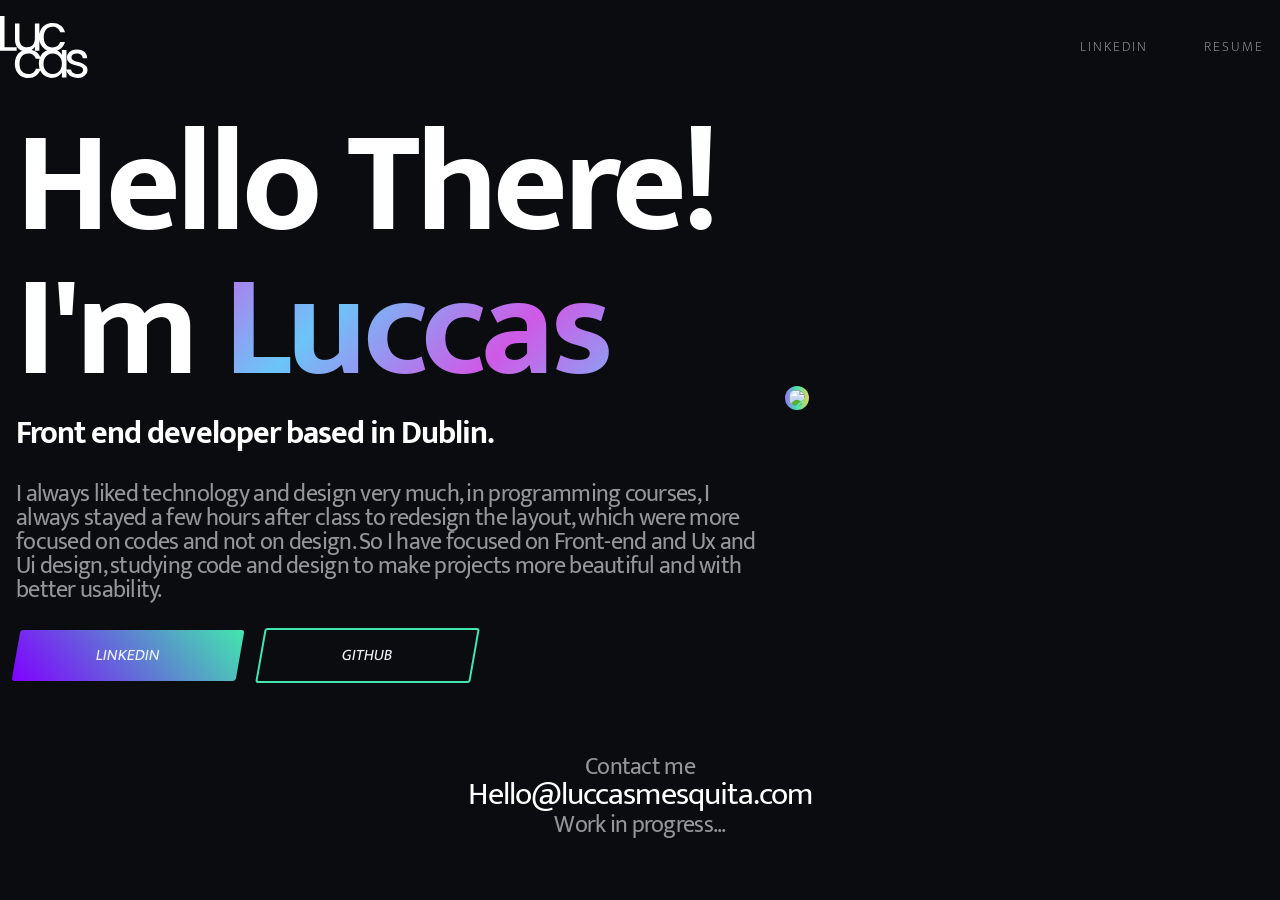
==== index.html @ 0379ddf0 "initial commit - menu and header" ====
<!DOCTYPE html>
<html lang="en">
<head>
    <meta charset="UTF-8">
    <meta http-equiv="X-UA-Compatible" content="IE=edge">
    <meta name="viewport" content="width=device-width, initial-scale=1.0">
    <title>Luccas Mesquita | Front end Developer based in Dublin</title>
    <link rel="preconnect" href="https://fonts.googleapis.com">
    <link rel="preconnect" href="https://fonts.gstatic.com" crossorigin>
    <link href="https://fonts.googleapis.com/css2?family=Mukta:wght@300;400;600&display=swap" rel="stylesheet">
    <link rel="stylesheet" href="css/style.css">
    <script src="svg-inject.min.js"></script> <!-- lib SVG-->
</head>
<body>
    <!-- ========== HEADER ==========-->
    <header>
        <nav class="nav-bar">
            <div class="nav-menu">
                <div class="logo">
                    <!--<h1 class="logo">LM</h1> -->
                    <img src="svg/logo.svg" onload="SVGInject(this)" />
                </div>
                <ul class="nav-list">
                    <li><a href="https://www.linkedin.com/in/luccasmmesquita/" class="nav-link" target="_blank">Linkedin</a></li>
                    <li><a href="Profile.pdf" class="nav-link" target="iframe_download">Resume</a></li>
                </ul>
            </div>
        </nav>
    </header>
    <!-- ========== CONTAINER ==========-->
    <section class="container">
        <div class="container-title">
            <h1 class="title">Hello There! I'm <span class="name-title">Luccas</span></h1>
            <h2 class="my-2 sub-title">Front end developer based in Dublin.</h2>
            <p class="my-2 about-title">I always liked technology and design very much, in programming courses, I always stayed a few hours after class to redesign the layout, which were more focused on codes and not on design.
                So I have focused on Front-end and Ux and Ui design, studying code and design to make projects more beautiful and with better usability.
            </p>
            <div class="item-btn">
                <a href="https://www.linkedin.com/in/luccasmmesquita/" class="btn" target="_blank">Linkedin</a>
                <a href="https://github.com/luccasmesquita" class="btn-secondary ml-2" target="_blank">Github</a>
            </div>
        </div>
        <div class="container-photo">
            <img src="https://github.com/luccasmesquita.png" class="profile-photo" onload="SVGInject(this)" />
        </div>

    </section>

    <footer>
        <p>Contact me</p>
        <a href="mailto:agentavery@sample.com?" class="email">Hello@luccasmesquita.com</a>
        <p>Work in progress...</p>

    </footer>

</body>
</html>
---- css/style.css ----
*, *::after, *::before {
  margin: 0;
  padding: 0;
  box-sizing: border-box;
  font-family: "Mukta", sans-serif;
}

:root {
  --color-white: #fff;
  --color-gray: #c4c4c4;
  --color-black: #000;
  --color-purple: #8000ff;
  --color-light-purple: #cf59e6;
  --color-light-blue: #6bc5f8;
}

body {
  width: 100%;
  height: 100vh;
  background-color: #0A0C10;
}

img, svg {
  display: block;
  width: 100%;
}

a {
  text-decoration: none;
  color: #EDF1F7;
}

p {
  font-size: 16px;
  color: #959698;
  letter-spacing: 1px;
  line-height: 140%;
}

.container {
  max-width: 1440px;
  margin: 0 auto;
  padding: 36px 16px;
  display: flex;
  flex-direction: row;
  align-items: center;
}
@media screen and (max-width: 960px) {
  .container {
    flex-direction: column;
    height: auto;
  }
}

.container-title {
  max-width: 60%;
  display: flex;
  flex-direction: column;
  margin-right: 20px;
}
@media screen and (max-width: 960px) {
  .container-title {
    max-width: 100%;
  }
}

.title {
  font-size: 9rem;
  line-height: 100%;
  letter-spacing: -0.03em;
  color: var(--color-white);
  position: relative;
}
@media screen and (max-width: 960px) {
  .title {
    font-size: 5rem;
  }
}

.sub-title {
  font-size: 2rem;
  line-height: 100%;
  letter-spacing: -0.03em;
  color: var(--color-white);
  position: relative;
}

.name-title {
  background: linear-gradient(-45deg, var(--color-light-blue), var(--color-light-purple), var(--color-light-blue), var(--color-light-purple));
  -webkit-background-clip: text;
          background-clip: text;
  -webkit-text-fill-color: transparent;
  -webkit-animation: color-rotate 3s ease;
          animation: color-rotate 3s ease;
  -webkit-animation-iteration-count: infinite;
          animation-iteration-count: infinite;
  -webkit-animation-direction: alternate;
          animation-direction: alternate;
}
@-webkit-keyframes color-rotate {
  from {
    filter: hue-rotate(0deg);
  }
  to {
    filter: hue-rotate(360deg);
  }
}
@keyframes color-rotate {
  from {
    filter: hue-rotate(0deg);
  }
  to {
    filter: hue-rotate(360deg);
  }
}

.about-title {
  font-size: 1.5rem;
  line-height: 100%;
  letter-spacing: -0.03em;
}

.profile-photo {
  margin: auto;
  background-image: linear-gradient(90deg, #9572FC 0%, #43E7AD 50.52%, #E2D45C 100%);
  align-items: flex-end;
  border-radius: 50%;
  display: flex;
  padding: 4px;
  transition: transform 0.3s;
}
.profile-photo:hover {
  transform: scale(1.1);
}
@media screen and (max-width: 960px) {
  .profile-photo {
    flex-direction: column;
    width: 100%;
    margin-top: 50px;
  }
}

.btn {
  display: inline-block;
  margin-top: 10px;
  padding: 12px 80px;
  border-radius: 3px;
  transform: skewX(-10deg);
  text-transform: uppercase;
  background: linear-gradient(225deg, #43E7AD, #8000ff 100%);
  position: relative;
  transition: 0.7s ease;
}
.btn::after {
  content: "";
  position: absolute;
  top: -2px;
  left: -2px;
  display: block;
  width: 30%;
  height: 70%;
  border-radius: 3px;
  opacity: 0;
  transition: 0.7s ease;
  border-top: 3px solid #fff;
  border-left: 3px solid #fff;
}
.btn::before {
  content: "";
  position: absolute;
  bottom: -2px;
  right: 2px;
  display: block;
  width: 30%;
  height: 70%;
  border-radius: 3px;
  opacity: 0;
  transition: 0.7s ease;
  border-bottom: 3px solid #fff;
  border-right: 3px solid #fff;
}
.btn:hover {
  transform: skewX(-10deg) scale(1.05);
}
.btn:hover::after {
  opacity: 1;
}
.btn:hover::before {
  opacity: 1;
}

.btn-secondary {
  display: inline-block;
  margin-top: 10px;
  padding: 12px 80px;
  border-radius: 3px;
  transform: skewX(-10deg);
  text-transform: uppercase;
  background: transparent;
  border: 2px solid #43E7AD;
  position: relative;
  transition: 0.7s ease;
}
.btn-secondary::after {
  content: "";
  display: block;
  position: absolute;
  top: -1px;
  left: -1px;
  z-index: -1;
  width: 0%;
  height: 103%;
  background: linear-gradient(225deg, #43E7AD, #8000ff 100%);
  transition: 0.7s ease;
}
.btn-secondary:hover::after {
  width: 102%;
}

footer {
  margin: 0 auto;
  padding: 36px 16px;
  align-items: center;
  text-align: center;
}
footer .email {
  font-size: 2rem;
  line-height: 100%;
  letter-spacing: -0.03em;
  color: var(--color-white);
}
footer p {
  font-size: 1.5rem;
  line-height: 100%;
  letter-spacing: -0.03em;
}

header {
  width: 100%;
  padding-top: 16px;
}

.nav-menu {
  max-width: 1440px;
  margin: 0 auto;
  display: flex;
  justify-content: space-between;
  align-items: center;
}

.nav-list {
  list-style: none;
  display: flex;
}
.nav-list li {
  margin-left: 24px;
}

.logo {
  max-width: 88px;
  color: white;
}
@media screen and (max-width: 960px) {
  .logo {
    margin-left: 10px;
    max-width: 55px;
  }
}

.nav-link {
  display: inline-block;
  padding: 8px 16px;
  font-size: 14px;
  letter-spacing: 2px;
  text-transform: uppercase;
  font-weight: 200;
  position: relative;
  color: #959698;
  transition: 0.7s ease;
}
.nav-link::after {
  content: "";
  display: block;
  position: absolute;
  top: -35px;
  left: 50%;
  width: 3px;
  height: 0px;
  background: linear-gradient(180deg, var(--color-light-blue), var(--color-light-purple), var(--color-light-blue), var(--color-light-purple) 0%, var(--color-light-blue) 100%);
  transition: 0.7s ease;
}
.nav-link:hover {
  color: #F4F7FB;
}
.nav-link:hover::after {
  height: 40px;
}

.s-0 {
  margin: 0;
  padding: 0;
}

.m-0 {
  margin: 0 !important;
}

.m-1 {
  margin: 8px !important;
}

.m-2 {
  margin: 16px !important;
}

.m-3 {
  margin: 24px !important;
}

.m-4 {
  margin: 32px !important;
}

.m-5 {
  margin: 48px !important;
}

.m-6 {
  margin: 64px !important;
}

.m-7 {
  margin: 72px !important;
}

.m-8 {
  margin: 96px !important;
}

.m-9 {
  margin: 128px !important;
}

.mt-0 {
  margin-top: 0 !important;
}

.mt-1 {
  margin-top: 8px !important;
}

.mt-2 {
  margin-top: 16px !important;
}

.mt-3 {
  margin-top: 24px !important;
}

.mt-4 {
  margin-top: 32px !important;
}

.mt-5 {
  margin-top: 48px !important;
}

.mt-6 {
  margin-top: 64px !important;
}

.mt-7 {
  margin-top: 72px !important;
}

.mt-8 {
  margin-top: 96px !important;
}

.mt-9 {
  margin-top: 128px !important;
}

.ml-0 {
  margin-left: 0 !important;
}

.ml-1 {
  margin-left: 8px !important;
}

.ml-2 {
  margin-left: 16px !important;
}

.ml-3 {
  margin-left: 24px !important;
}

.ml-4 {
  margin-left: 32px !important;
}

.ml-5 {
  margin-left: 48px !important;
}

.ml-6 {
  margin-left: 64px !important;
}

.ml-7 {
  margin-left: 72px !important;
}

.ml-8 {
  margin-left: 96px !important;
}

.ml-9 {
  margin-left: 128px !important;
}

.mr-0 {
  margin-right: 0 !important;
}

.mr-1 {
  margin-right: 8px !important;
}

.mr-2 {
  margin-right: 16px !important;
}

.mr-3 {
  margin-right: 24px !important;
}

.mr-4 {
  margin-right: 32px !important;
}

.mr-5 {
  margin-right: 48px !important;
}

.mr-6 {
  margin-right: 64px !important;
}

.mr-7 {
  margin-right: 72px !important;
}

.mr-8 {
  margin-right: 96px !important;
}

.mr-9 {
  margin-right: 128px !important;
}

.mb-0 {
  margin-bottom: 0 !important;
}

.mb-1 {
  margin-bottom: 8px !important;
}

.mb-2 {
  margin-bottom: 16px !important;
}

.mb-3 {
  margin-bottom: 24px !important;
}

.mb-4 {
  margin-bottom: 32px !important;
}

.mb-5 {
  margin-bottom: 48px !important;
}

.mb-6 {
  margin-bottom: 64px !important;
}

.mb-7 {
  margin-bottom: 72px !important;
}

.mb-8 {
  margin-bottom: 96px !important;
}

.mb-9 {
  margin-bottom: 128px !important;
}

.mx-0 {
  margin-left: 0 !important;
  margin-right: 0 !important;
}

.mx-1 {
  margin-left: 8px !important;
  margin-right: 8px !important;
}

.mx-2 {
  margin-left: 16px !important;
  margin-right: 16px !important;
}

.mx-3 {
  margin-left: 24px !important;
  margin-right: 24px !important;
}

.mx-4 {
  margin-left: 32px !important;
  margin-right: 32px !important;
}

.mx-5 {
  margin-left: 48px !important;
  margin-right: 48px !important;
}

.mx-6 {
  margin-left: 64px !important;
  margin-right: 64px !important;
}

.mx-7 {
  margin-left: 72px !important;
  margin-right: 72px !important;
}

.mx-8 {
  margin-left: 96px !important;
  margin-right: 96px !important;
}

.mx-9 {
  margin-left: 128px !important;
  margin-right: 128px !important;
}

.my-0 {
  margin-top: 0 !important;
  margin-bottom: 0 !important;
}

.my-1 {
  margin-top: 8px !important;
  margin-bottom: 8px !important;
}

.my-2 {
  margin-top: 16px !important;
  margin-bottom: 16px !important;
}

.my-3 {
  margin-top: 24px !important;
  margin-bottom: 24px !important;
}

.my-4 {
  margin-top: 32px !important;
  margin-bottom: 32px !important;
}

.my-5 {
  margin-top: 48px !important;
  margin-bottom: 48px !important;
}

.my-6 {
  margin-top: 64px !important;
  margin-bottom: 64px !important;
}

.my-7 {
  margin-top: 72px !important;
  margin-bottom: 72px !important;
}

.my-8 {
  margin-top: 96px !important;
  margin-bottom: 96px !important;
}

.my-9 {
  margin-top: 128px !important;
  margin-bottom: 128px !important;
}

.p-0 {
  padding: 0 !important;
}

.p-1 {
  padding: 8px !important;
}

.p-2 {
  padding: 16px !important;
}

.p-3 {
  padding: 24px !important;
}

.p-4 {
  padding: 32px !important;
}

.p-5 {
  padding: 48px !important;
}

.p-6 {
  padding: 64px !important;
}

.p-7 {
  padding: 72px !important;
}

.p-8 {
  padding: 96px !important;
}

.p-9 {
  padding: 128px !important;
}

.pt-0 {
  padding-top: 0 !important;
}

.pt-1 {
  padding-top: 8px !important;
}

.pt-2 {
  padding-top: 16px !important;
}

.pt-3 {
  padding-top: 24px !important;
}

.pt-4 {
  padding-top: 32px !important;
}

.pt-5 {
  padding-top: 48px !important;
}

.pt-6 {
  padding-top: 64px !important;
}

.pt-7 {
  padding-top: 72px !important;
}

.pt-8 {
  padding-top: 96px !important;
}

.pt-9 {
  padding-top: 128px !important;
}

.pl-0 {
  padding-left: 0 !important;
}

.pl-1 {
  padding-left: 8px !important;
}

.pl-2 {
  padding-left: 16px !important;
}

.pl-3 {
  padding-left: 24px !important;
}

.pl-4 {
  padding-left: 32px !important;
}

.pl-5 {
  padding-left: 48px !important;
}

.pl-6 {
  padding-left: 64px !important;
}

.pl-7 {
  padding-left: 72px !important;
}

.pl-8 {
  padding-left: 96px !important;
}

.pl-9 {
  padding-left: 128px !important;
}

.pr-0 {
  padding-right: 0 !important;
}

.pr-1 {
  padding-right: 8px !important;
}

.pr-2 {
  padding-right: 16px !important;
}

.pr-3 {
  padding-right: 24px !important;
}

.pr-4 {
  padding-right: 32px !important;
}

.pr-5 {
  padding-right: 48px !important;
}

.pr-6 {
  padding-right: 64px !important;
}

.pr-7 {
  padding-right: 72px !important;
}

.pr-8 {
  padding-right: 96px !important;
}

.pr-9 {
  padding-right: 128px !important;
}

.pb-0 {
  padding-bottom: 0 !important;
}

.pb-1 {
  padding-bottom: 8px !important;
}

.pb-2 {
  padding-bottom: 16px !important;
}

.pb-3 {
  padding-bottom: 24px !important;
}

.pb-4 {
  padding-bottom: 32px !important;
}

.pb-5 {
  padding-bottom: 48px !important;
}

.pb-6 {
  padding-bottom: 64px !important;
}

.pb-7 {
  padding-bottom: 72px !important;
}

.pb-8 {
  padding-bottom: 96px !important;
}

.pb-9 {
  padding-bottom: 128px !important;
}

.px-0 {
  padding-left: 0 !important;
  padding-right: 0 !important;
}

.px-1 {
  padding-left: 8px !important;
  padding-right: 8px !important;
}

.px-2 {
  padding-left: 16px !important;
  padding-right: 16px !important;
}

.px-3 {
  padding-left: 24px !important;
  padding-right: 24px !important;
}

.px-4 {
  padding-left: 32px !important;
  padding-right: 32px !important;
}

.px-5 {
  padding-left: 48px !important;
  padding-right: 48px !important;
}

.px-6 {
  padding-left: 64px !important;
  padding-right: 64px !important;
}

.px-7 {
  padding-left: 72px !important;
  padding-right: 72px !important;
}

.px-8 {
  padding-left: 96px !important;
  padding-right: 96px !important;
}

.px-9 {
  padding-left: 128px !important;
  padding-right: 128px !important;
}

.py-0 {
  padding-top: 0 !important;
  padding-bottom: 0 !important;
}

.py-1 {
  padding-top: 8px !important;
  padding-bottom: 8px !important;
}

.py-2 {
  padding-top: 16px !important;
  padding-bottom: 16px !important;
}

.py-3 {
  padding-top: 24px !important;
  padding-bottom: 24px !important;
}

.py-4 {
  padding-top: 32px !important;
  padding-bottom: 32px !important;
}

.py-5 {
  padding-top: 48px !important;
  padding-bottom: 48px !important;
}

.py-6 {
  padding-top: 64px !important;
  padding-bottom: 64px !important;
}

.py-7 {
  padding-top: 72px !important;
  padding-bottom: 72px !important;
}

.py-8 {
  padding-top: 96px !important;
  padding-bottom: 96px !important;
}

.py-9 {
  padding-top: 128px !important;
  padding-bottom: 128px !important;
}/*# sourceMappingURL=style.css.map */
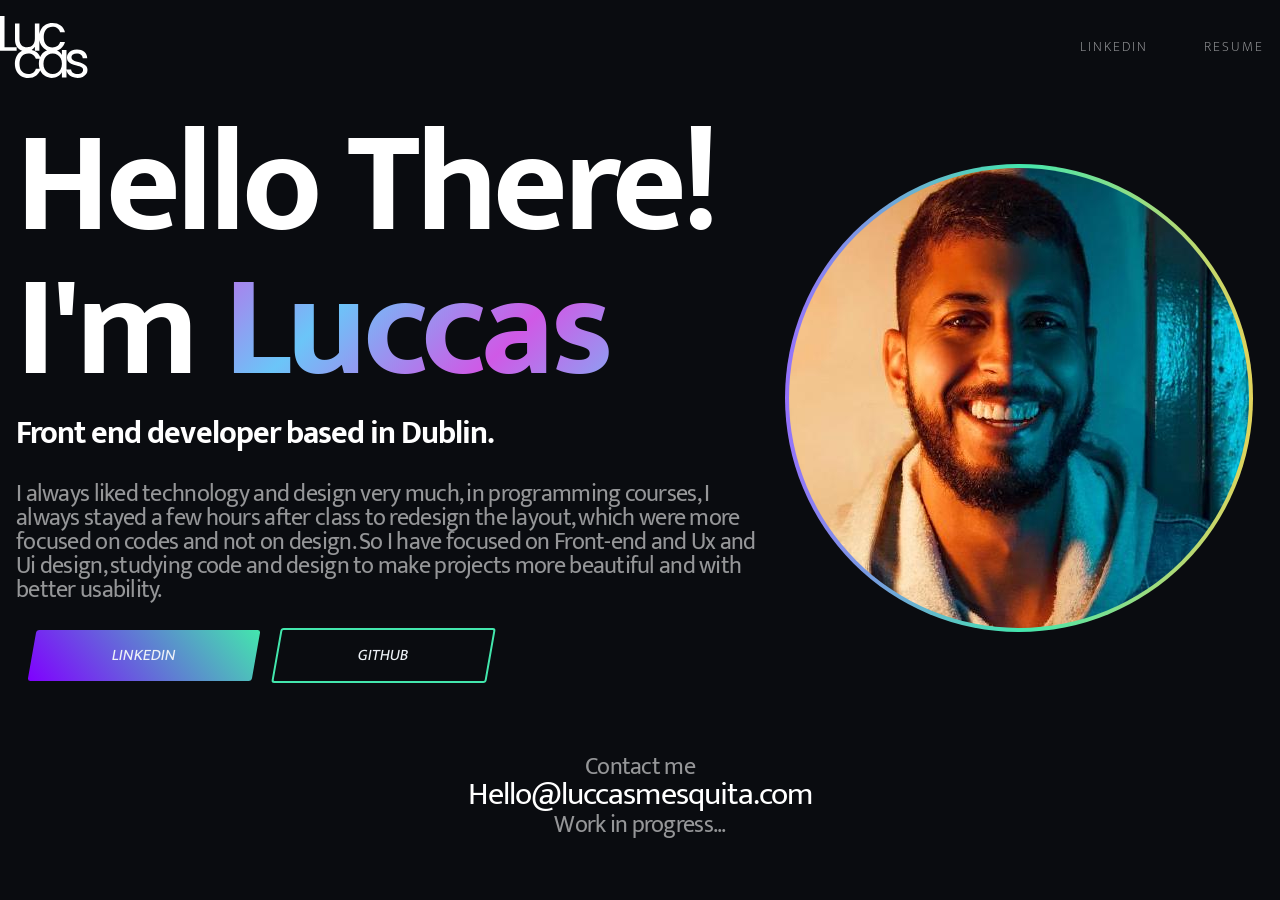
==== commit 6a5e13b5: "uppdate" ====
--- a/index.html
+++ b/index.html
@@ -4,12 +4,13 @@
     <meta charset="UTF-8">
     <meta http-equiv="X-UA-Compatible" content="IE=edge">
     <meta name="viewport" content="width=device-width, initial-scale=1.0">
+    <link rel="shortcut icon" href="img/logo.png">
     <title>Luccas Mesquita | Front end Developer based in Dublin</title>
     <link rel="preconnect" href="https://fonts.googleapis.com">
     <link rel="preconnect" href="https://fonts.gstatic.com" crossorigin>
     <link href="https://fonts.googleapis.com/css2?family=Mukta:wght@300;400;600&display=swap" rel="stylesheet">
     <link rel="stylesheet" href="css/style.css">
-    <script src="svg-inject.min.js"></script> <!-- lib SVG-->
+    <!-- <script src="svg-inject.min.js"></script>  lib SVG-->
 </head>
 <body>
     <!-- ========== HEADER ==========-->
@@ -18,7 +19,7 @@
             <div class="nav-menu">
                 <div class="logo">
                     <!--<h1 class="logo">LM</h1> -->
-                    <img src="svg/logo.svg" onload="SVGInject(this)" />
+                    <img src="svg/logo.svg"/>
                 </div>
                 <ul class="nav-list">
                     <li><a href="https://www.linkedin.com/in/luccasmmesquita/" class="nav-link" target="_blank">Linkedin</a></li>
@@ -36,12 +37,12 @@
                 So I have focused on Front-end and Ux and Ui design, studying code and design to make projects more beautiful and with better usability.
             </p>
             <div class="item-btn">
-                <a href="https://www.linkedin.com/in/luccasmmesquita/" class="btn" target="_blank">Linkedin</a>
+                <a href="https://www.linkedin.com/in/luccasmmesquita/" class="btn ml-2" target="_blank">Linkedin</a>
                 <a href="https://github.com/luccasmesquita" class="btn-secondary ml-2" target="_blank">Github</a>
             </div>
         </div>
         <div class="container-photo">
-            <img src="https://github.com/luccasmesquita.png" class="profile-photo" onload="SVGInject(this)" />
+            <img src="img/luccas.jpg" class="profile-photo" />
         </div>
 
     </section>
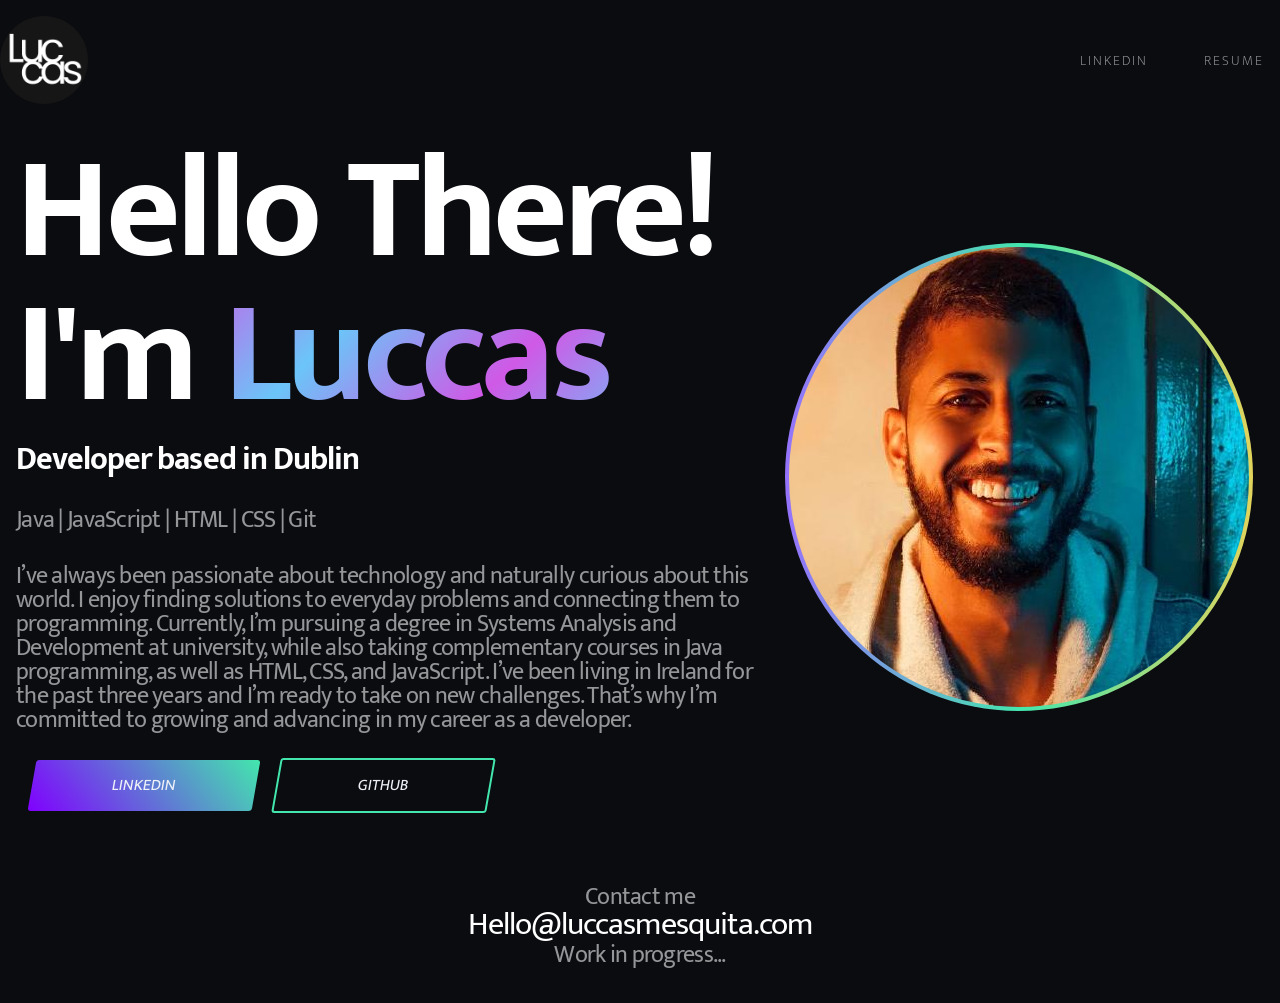
==== commit 7e9a0e55: "atualizando texto inicial e pdf" ====
--- a/index.html
+++ b/index.html
@@ -1,58 +1,96 @@
 <!DOCTYPE html>
 <html lang="en">
-<head>
-    <meta charset="UTF-8">
-    <meta http-equiv="X-UA-Compatible" content="IE=edge">
-    <meta name="viewport" content="width=device-width, initial-scale=1.0">
-    <link rel="shortcut icon" href="img/logo.png">
-    <title>Luccas Mesquita | Front end Developer based in Dublin</title>
-    <link rel="preconnect" href="https://fonts.googleapis.com">
-    <link rel="preconnect" href="https://fonts.gstatic.com" crossorigin>
-    <link href="https://fonts.googleapis.com/css2?family=Mukta:wght@300;400;600&display=swap" rel="stylesheet">
-    <link rel="stylesheet" href="css/style.css">
+  <head>
+    <link rel="preconnect" href="https://fonts.googleapis.com" />
+    <link rel="preconnect" href="https://fonts.gstatic.com" crossorigin />
+
+    <meta charset="UTF-8" />
+    <meta http-equiv="X-UA-Compatible" content="IE=edge" />
+    <meta name="viewport" content="width=device-width, initial-scale=1.0" />
+    <link rel="shortcut icon" href="assets/logo.png" />
+    <title>Luccas Mesquita | Developer based in Dublin</title>
+    <link rel="stylesheet" href="antigo/css/style.css" />
+
+    <link
+      href="https://fonts.googleapis.com/css2?family=Mukta:wght@300;400;600&display=swap"
+      rel="stylesheet"
+    />
     <!-- <script src="svg-inject.min.js"></script>  lib SVG-->
-</head>
-<body>
+  </head>
+  <body>
     <!-- ========== HEADER ==========-->
     <header>
-        <nav class="nav-bar">
-            <div class="nav-menu">
-                <div class="logo">
-                    <!--<h1 class="logo">LM</h1> -->
-                    <img src="svg/logo.svg"/>
-                </div>
-                <ul class="nav-list">
-                    <li><a href="https://www.linkedin.com/in/luccasmmesquita/" class="nav-link" target="_blank">Linkedin</a></li>
-                    <li><a href="Profile.pdf" class="nav-link" target="iframe_download">Resume</a></li>
-                </ul>
-            </div>
-        </nav>
+      <nav class="nav-bar">
+        <div class="nav-menu">
+          <div class="logo">
+            <!--<h1 class="logo">LM</h1> -->
+            <img src="assets/logo.png" />
+          </div>
+          <ul class="nav-list">
+            <li>
+              <a
+                href="https://www.linkedin.com/in/luccasmmesquita/"
+                class="nav-link"
+                target="_blank"
+                >Linkedin</a
+              >
+            </li>
+            <li>
+              <a
+                href="/antigo/Luccas_Mesquita_CV.pdf"
+                class="nav-link"
+                target="_blank"
+                >Resume</a
+              >
+            </li>
+          </ul>
+        </div>
+      </nav>
     </header>
     <!-- ========== CONTAINER ==========-->
     <section class="container">
-        <div class="container-title">
-            <h1 class="title">Hello There! I'm <span class="name-title">Luccas</span></h1>
-            <h2 class="my-2 sub-title">Front end developer based in Dublin.</h2>
-            <p class="my-2 about-title">I always liked technology and design very much, in programming courses, I always stayed a few hours after class to redesign the layout, which were more focused on codes and not on design.
-                So I have focused on Front-end and Ux and Ui design, studying code and design to make projects more beautiful and with better usability.
-            </p>
-            <div class="item-btn">
-                <a href="https://www.linkedin.com/in/luccasmmesquita/" class="btn ml-2" target="_blank">Linkedin</a>
-                <a href="https://github.com/luccasmesquita" class="btn-secondary ml-2" target="_blank">Github</a>
-            </div>
+      <div class="container-title">
+        <h1 class="title">
+          Hello There! I'm <span class="name-title">Luccas</span>
+        </h1>
+        <h2 class="my-2 sub-title">Developer based in Dublin</h2>
+        <p class="my-2 about-title">Java | JavaScript | HTML | CSS | Git</p>
+        <p class="my-2 about-title">
+          I’ve always been passionate about technology and naturally curious
+          about this world. I enjoy finding solutions to everyday problems and
+          connecting them to programming. Currently, I’m pursuing a degree in
+          Systems Analysis and Development at university, while also taking
+          complementary courses in Java programming, as well as HTML, CSS, and
+          JavaScript. I’ve been living in Ireland for the past three years and
+          I’m ready to take on new challenges. That’s why I’m committed to
+          growing and advancing in my career as a developer.
+        </p>
+        <div class="item-btn">
+          <a
+            href="https://www.linkedin.com/in/luccasmmesquita/"
+            class="btn ml-2"
+            target="_blank"
+            >Linkedin</a
+          >
+          <a
+            href="https://github.com/luccasmesquita"
+            class="btn-secondary ml-2"
+            target="_blank"
+            >Github</a
+          >
         </div>
-        <div class="container-photo">
-            <img src="img/luccas.jpg" class="profile-photo" />
-        </div>
-
+      </div>
+      <div class="container-photo">
+        <img src="assets/luccas.jpg" class="profile-photo" />
+      </div>
     </section>
 
     <footer>
-        <p>Contact me</p>
-        <a href="mailto:agentavery@sample.com?" class="email">Hello@luccasmesquita.com</a>
-        <p>Work in progress...</p>
-
+      <p>Contact me</p>
+      <a href="mailto:agentavery@sample.com?" class="email"
+        >Hello@luccasmesquita.com</a
+      >
+      <p>Work in progress...</p>
     </footer>
-
-</body>
-</html>+  </body>
+</html>
--- a/antigo/css/style.css
+++ b/antigo/css/style.css
@@ -0,0 +1,902 @@
+*, *::after, *::before {
+  margin: 0;
+  padding: 0;
+  box-sizing: border-box;
+  font-family: "Mukta", sans-serif;
+}
+
+:root {
+  --color-white: #fff;
+  --color-gray: #c4c4c4;
+  --color-black: #000;
+  --color-purple: #8000ff;
+  --color-light-purple: #cf59e6;
+  --color-light-blue: #6bc5f8;
+}
+
+body {
+  width: 100%;
+  height: 100vh;
+  background-color: #0A0C10;
+}
+
+img, svg {
+  display: block;
+  width: 100%;
+}
+
+a {
+  text-decoration: none;
+  color: #EDF1F7;
+}
+
+p {
+  font-size: 16px;
+  color: #959698;
+  letter-spacing: 1px;
+  line-height: 140%;
+}
+
+.container {
+  max-width: 1440px;
+  margin: 0 auto;
+  padding: 36px 16px;
+  display: flex;
+  flex-direction: row;
+  align-items: center;
+}
+@media screen and (max-width: 960px) {
+  .container {
+    flex-direction: column;
+    height: auto;
+  }
+}
+
+.container-title {
+  max-width: 60%;
+  display: flex;
+  flex-direction: column;
+  margin-right: 20px;
+}
+@media screen and (max-width: 960px) {
+  .container-title {
+    max-width: 100%;
+  }
+}
+
+.title {
+  font-size: 9rem;
+  line-height: 100%;
+  letter-spacing: -0.03em;
+  color: var(--color-white);
+  position: relative;
+}
+@media screen and (max-width: 960px) {
+  .title {
+    font-size: 5rem;
+  }
+}
+
+.sub-title {
+  font-size: 2rem;
+  line-height: 100%;
+  letter-spacing: -0.03em;
+  color: var(--color-white);
+  position: relative;
+}
+
+.name-title {
+  background: linear-gradient(-45deg, var(--color-light-blue), var(--color-light-purple), var(--color-light-blue), var(--color-light-purple));
+  -webkit-background-clip: text;
+          background-clip: text;
+  -webkit-text-fill-color: transparent;
+  -webkit-animation: color-rotate 3s ease;
+          animation: color-rotate 3s ease;
+  -webkit-animation-iteration-count: infinite;
+          animation-iteration-count: infinite;
+  -webkit-animation-direction: alternate;
+          animation-direction: alternate;
+}
+@-webkit-keyframes color-rotate {
+  from {
+    filter: hue-rotate(0deg);
+  }
+  to {
+    filter: hue-rotate(360deg);
+  }
+}
+@keyframes color-rotate {
+  from {
+    filter: hue-rotate(0deg);
+  }
+  to {
+    filter: hue-rotate(360deg);
+  }
+}
+
+.about-title {
+  font-size: 1.5rem;
+  line-height: 100%;
+  letter-spacing: -0.03em;
+}
+
+.profile-photo {
+  margin: auto;
+  background-image: linear-gradient(90deg, #9572FC 0%, #43E7AD 50.52%, #E2D45C 100%);
+  align-items: flex-end;
+  border-radius: 50%;
+  display: flex;
+  padding: 4px;
+  transition: transform 0.3s;
+}
+.profile-photo:hover {
+  transform: scale(1.1);
+}
+@media screen and (max-width: 960px) {
+  .profile-photo {
+    flex-direction: column;
+    width: 100%;
+    margin-top: 50px;
+  }
+}
+
+.btn {
+  display: inline-block;
+  margin-top: 10px;
+  padding: 12px 80px;
+  border-radius: 3px;
+  transform: skewX(-10deg);
+  text-transform: uppercase;
+  background: linear-gradient(225deg, #43E7AD, #8000ff 100%);
+  position: relative;
+  transition: 0.7s ease;
+}
+.btn::after {
+  content: "";
+  position: absolute;
+  top: -2px;
+  left: -2px;
+  display: block;
+  width: 30%;
+  height: 70%;
+  border-radius: 3px;
+  opacity: 0;
+  transition: 0.7s ease;
+  border-top: 3px solid #fff;
+  border-left: 3px solid #fff;
+}
+.btn::before {
+  content: "";
+  position: absolute;
+  bottom: -2px;
+  right: 2px;
+  display: block;
+  width: 30%;
+  height: 70%;
+  border-radius: 3px;
+  opacity: 0;
+  transition: 0.7s ease;
+  border-bottom: 3px solid #fff;
+  border-right: 3px solid #fff;
+}
+.btn:hover {
+  transform: skewX(-10deg) scale(1.05);
+}
+.btn:hover::after {
+  opacity: 1;
+}
+.btn:hover::before {
+  opacity: 1;
+}
+
+.btn-secondary {
+  display: inline-block;
+  margin-top: 10px;
+  padding: 12px 80px;
+  border-radius: 3px;
+  transform: skewX(-10deg);
+  text-transform: uppercase;
+  background: transparent;
+  border: 2px solid #43E7AD;
+  position: relative;
+  transition: 0.7s ease;
+}
+.btn-secondary::after {
+  content: "";
+  display: block;
+  position: absolute;
+  top: -1px;
+  left: -1px;
+  z-index: -1;
+  width: 0%;
+  height: 103%;
+  background: linear-gradient(225deg, #43E7AD, #8000ff 100%);
+  transition: 0.7s ease;
+}
+.btn-secondary:hover::after {
+  width: 102%;
+}
+
+footer {
+  margin: 0 auto;
+  padding: 36px 16px;
+  align-items: center;
+  text-align: center;
+}
+footer .email {
+  font-size: 2rem;
+  line-height: 100%;
+  letter-spacing: -0.03em;
+  color: var(--color-white);
+}
+footer p {
+  font-size: 1.5rem;
+  line-height: 100%;
+  letter-spacing: -0.03em;
+}
+
+header {
+  width: 100%;
+  padding-top: 16px;
+}
+
+.nav-menu {
+  max-width: 1440px;
+  margin: 0 auto;
+  display: flex;
+  justify-content: space-between;
+  align-items: center;
+}
+
+.nav-list {
+  list-style: none;
+  display: flex;
+}
+.nav-list li {
+  margin-left: 24px;
+}
+
+.logo {
+  max-width: 88px;
+  color: white;
+}
+@media screen and (max-width: 960px) {
+  .logo {
+    margin-left: 10px;
+    max-width: 55px;
+  }
+}
+
+.nav-link {
+  display: inline-block;
+  padding: 8px 16px;
+  font-size: 14px;
+  letter-spacing: 2px;
+  text-transform: uppercase;
+  font-weight: 200;
+  position: relative;
+  color: #959698;
+  transition: 0.7s ease;
+}
+.nav-link::after {
+  content: "";
+  display: block;
+  position: absolute;
+  top: -35px;
+  left: 50%;
+  width: 3px;
+  height: 0px;
+  background: linear-gradient(180deg, var(--color-light-blue), var(--color-light-purple), var(--color-light-blue), var(--color-light-purple) 0%, var(--color-light-blue) 100%);
+  transition: 0.7s ease;
+}
+.nav-link:hover {
+  color: #F4F7FB;
+}
+.nav-link:hover::after {
+  height: 40px;
+}
+
+.s-0 {
+  margin: 0;
+  padding: 0;
+}
+
+.m-0 {
+  margin: 0 !important;
+}
+
+.m-1 {
+  margin: 8px !important;
+}
+
+.m-2 {
+  margin: 16px !important;
+}
+
+.m-3 {
+  margin: 24px !important;
+}
+
+.m-4 {
+  margin: 32px !important;
+}
+
+.m-5 {
+  margin: 48px !important;
+}
+
+.m-6 {
+  margin: 64px !important;
+}
+
+.m-7 {
+  margin: 72px !important;
+}
+
+.m-8 {
+  margin: 96px !important;
+}
+
+.m-9 {
+  margin: 128px !important;
+}
+
+.mt-0 {
+  margin-top: 0 !important;
+}
+
+.mt-1 {
+  margin-top: 8px !important;
+}
+
+.mt-2 {
+  margin-top: 16px !important;
+}
+
+.mt-3 {
+  margin-top: 24px !important;
+}
+
+.mt-4 {
+  margin-top: 32px !important;
+}
+
+.mt-5 {
+  margin-top: 48px !important;
+}
+
+.mt-6 {
+  margin-top: 64px !important;
+}
+
+.mt-7 {
+  margin-top: 72px !important;
+}
+
+.mt-8 {
+  margin-top: 96px !important;
+}
+
+.mt-9 {
+  margin-top: 128px !important;
+}
+
+.ml-0 {
+  margin-left: 0 !important;
+}
+
+.ml-1 {
+  margin-left: 8px !important;
+}
+
+.ml-2 {
+  margin-left: 16px !important;
+}
+
+.ml-3 {
+  margin-left: 24px !important;
+}
+
+.ml-4 {
+  margin-left: 32px !important;
+}
+
+.ml-5 {
+  margin-left: 48px !important;
+}
+
+.ml-6 {
+  margin-left: 64px !important;
+}
+
+.ml-7 {
+  margin-left: 72px !important;
+}
+
+.ml-8 {
+  margin-left: 96px !important;
+}
+
+.ml-9 {
+  margin-left: 128px !important;
+}
+
+.mr-0 {
+  margin-right: 0 !important;
+}
+
+.mr-1 {
+  margin-right: 8px !important;
+}
+
+.mr-2 {
+  margin-right: 16px !important;
+}
+
+.mr-3 {
+  margin-right: 24px !important;
+}
+
+.mr-4 {
+  margin-right: 32px !important;
+}
+
+.mr-5 {
+  margin-right: 48px !important;
+}
+
+.mr-6 {
+  margin-right: 64px !important;
+}
+
+.mr-7 {
+  margin-right: 72px !important;
+}
+
+.mr-8 {
+  margin-right: 96px !important;
+}
+
+.mr-9 {
+  margin-right: 128px !important;
+}
+
+.mb-0 {
+  margin-bottom: 0 !important;
+}
+
+.mb-1 {
+  margin-bottom: 8px !important;
+}
+
+.mb-2 {
+  margin-bottom: 16px !important;
+}
+
+.mb-3 {
+  margin-bottom: 24px !important;
+}
+
+.mb-4 {
+  margin-bottom: 32px !important;
+}
+
+.mb-5 {
+  margin-bottom: 48px !important;
+}
+
+.mb-6 {
+  margin-bottom: 64px !important;
+}
+
+.mb-7 {
+  margin-bottom: 72px !important;
+}
+
+.mb-8 {
+  margin-bottom: 96px !important;
+}
+
+.mb-9 {
+  margin-bottom: 128px !important;
+}
+
+.mx-0 {
+  margin-left: 0 !important;
+  margin-right: 0 !important;
+}
+
+.mx-1 {
+  margin-left: 8px !important;
+  margin-right: 8px !important;
+}
+
+.mx-2 {
+  margin-left: 16px !important;
+  margin-right: 16px !important;
+}
+
+.mx-3 {
+  margin-left: 24px !important;
+  margin-right: 24px !important;
+}
+
+.mx-4 {
+  margin-left: 32px !important;
+  margin-right: 32px !important;
+}
+
+.mx-5 {
+  margin-left: 48px !important;
+  margin-right: 48px !important;
+}
+
+.mx-6 {
+  margin-left: 64px !important;
+  margin-right: 64px !important;
+}
+
+.mx-7 {
+  margin-left: 72px !important;
+  margin-right: 72px !important;
+}
+
+.mx-8 {
+  margin-left: 96px !important;
+  margin-right: 96px !important;
+}
+
+.mx-9 {
+  margin-left: 128px !important;
+  margin-right: 128px !important;
+}
+
+.my-0 {
+  margin-top: 0 !important;
+  margin-bottom: 0 !important;
+}
+
+.my-1 {
+  margin-top: 8px !important;
+  margin-bottom: 8px !important;
+}
+
+.my-2 {
+  margin-top: 16px !important;
+  margin-bottom: 16px !important;
+}
+
+.my-3 {
+  margin-top: 24px !important;
+  margin-bottom: 24px !important;
+}
+
+.my-4 {
+  margin-top: 32px !important;
+  margin-bottom: 32px !important;
+}
+
+.my-5 {
+  margin-top: 48px !important;
+  margin-bottom: 48px !important;
+}
+
+.my-6 {
+  margin-top: 64px !important;
+  margin-bottom: 64px !important;
+}
+
+.my-7 {
+  margin-top: 72px !important;
+  margin-bottom: 72px !important;
+}
+
+.my-8 {
+  margin-top: 96px !important;
+  margin-bottom: 96px !important;
+}
+
+.my-9 {
+  margin-top: 128px !important;
+  margin-bottom: 128px !important;
+}
+
+.p-0 {
+  padding: 0 !important;
+}
+
+.p-1 {
+  padding: 8px !important;
+}
+
+.p-2 {
+  padding: 16px !important;
+}
+
+.p-3 {
+  padding: 24px !important;
+}
+
+.p-4 {
+  padding: 32px !important;
+}
+
+.p-5 {
+  padding: 48px !important;
+}
+
+.p-6 {
+  padding: 64px !important;
+}
+
+.p-7 {
+  padding: 72px !important;
+}
+
+.p-8 {
+  padding: 96px !important;
+}
+
+.p-9 {
+  padding: 128px !important;
+}
+
+.pt-0 {
+  padding-top: 0 !important;
+}
+
+.pt-1 {
+  padding-top: 8px !important;
+}
+
+.pt-2 {
+  padding-top: 16px !important;
+}
+
+.pt-3 {
+  padding-top: 24px !important;
+}
+
+.pt-4 {
+  padding-top: 32px !important;
+}
+
+.pt-5 {
+  padding-top: 48px !important;
+}
+
+.pt-6 {
+  padding-top: 64px !important;
+}
+
+.pt-7 {
+  padding-top: 72px !important;
+}
+
+.pt-8 {
+  padding-top: 96px !important;
+}
+
+.pt-9 {
+  padding-top: 128px !important;
+}
+
+.pl-0 {
+  padding-left: 0 !important;
+}
+
+.pl-1 {
+  padding-left: 8px !important;
+}
+
+.pl-2 {
+  padding-left: 16px !important;
+}
+
+.pl-3 {
+  padding-left: 24px !important;
+}
+
+.pl-4 {
+  padding-left: 32px !important;
+}
+
+.pl-5 {
+  padding-left: 48px !important;
+}
+
+.pl-6 {
+  padding-left: 64px !important;
+}
+
+.pl-7 {
+  padding-left: 72px !important;
+}
+
+.pl-8 {
+  padding-left: 96px !important;
+}
+
+.pl-9 {
+  padding-left: 128px !important;
+}
+
+.pr-0 {
+  padding-right: 0 !important;
+}
+
+.pr-1 {
+  padding-right: 8px !important;
+}
+
+.pr-2 {
+  padding-right: 16px !important;
+}
+
+.pr-3 {
+  padding-right: 24px !important;
+}
+
+.pr-4 {
+  padding-right: 32px !important;
+}
+
+.pr-5 {
+  padding-right: 48px !important;
+}
+
+.pr-6 {
+  padding-right: 64px !important;
+}
+
+.pr-7 {
+  padding-right: 72px !important;
+}
+
+.pr-8 {
+  padding-right: 96px !important;
+}
+
+.pr-9 {
+  padding-right: 128px !important;
+}
+
+.pb-0 {
+  padding-bottom: 0 !important;
+}
+
+.pb-1 {
+  padding-bottom: 8px !important;
+}
+
+.pb-2 {
+  padding-bottom: 16px !important;
+}
+
+.pb-3 {
+  padding-bottom: 24px !important;
+}
+
+.pb-4 {
+  padding-bottom: 32px !important;
+}
+
+.pb-5 {
+  padding-bottom: 48px !important;
+}
+
+.pb-6 {
+  padding-bottom: 64px !important;
+}
+
+.pb-7 {
+  padding-bottom: 72px !important;
+}
+
+.pb-8 {
+  padding-bottom: 96px !important;
+}
+
+.pb-9 {
+  padding-bottom: 128px !important;
+}
+
+.px-0 {
+  padding-left: 0 !important;
+  padding-right: 0 !important;
+}
+
+.px-1 {
+  padding-left: 8px !important;
+  padding-right: 8px !important;
+}
+
+.px-2 {
+  padding-left: 16px !important;
+  padding-right: 16px !important;
+}
+
+.px-3 {
+  padding-left: 24px !important;
+  padding-right: 24px !important;
+}
+
+.px-4 {
+  padding-left: 32px !important;
+  padding-right: 32px !important;
+}
+
+.px-5 {
+  padding-left: 48px !important;
+  padding-right: 48px !important;
+}
+
+.px-6 {
+  padding-left: 64px !important;
+  padding-right: 64px !important;
+}
+
+.px-7 {
+  padding-left: 72px !important;
+  padding-right: 72px !important;
+}
+
+.px-8 {
+  padding-left: 96px !important;
+  padding-right: 96px !important;
+}
+
+.px-9 {
+  padding-left: 128px !important;
+  padding-right: 128px !important;
+}
+
+.py-0 {
+  padding-top: 0 !important;
+  padding-bottom: 0 !important;
+}
+
+.py-1 {
+  padding-top: 8px !important;
+  padding-bottom: 8px !important;
+}
+
+.py-2 {
+  padding-top: 16px !important;
+  padding-bottom: 16px !important;
+}
+
+.py-3 {
+  padding-top: 24px !important;
+  padding-bottom: 24px !important;
+}
+
+.py-4 {
+  padding-top: 32px !important;
+  padding-bottom: 32px !important;
+}
+
+.py-5 {
+  padding-top: 48px !important;
+  padding-bottom: 48px !important;
+}
+
+.py-6 {
+  padding-top: 64px !important;
+  padding-bottom: 64px !important;
+}
+
+.py-7 {
+  padding-top: 72px !important;
+  padding-bottom: 72px !important;
+}
+
+.py-8 {
+  padding-top: 96px !important;
+  padding-bottom: 96px !important;
+}
+
+.py-9 {
+  padding-top: 128px !important;
+  padding-bottom: 128px !important;
+}/*# sourceMappingURL=style.css.map */
